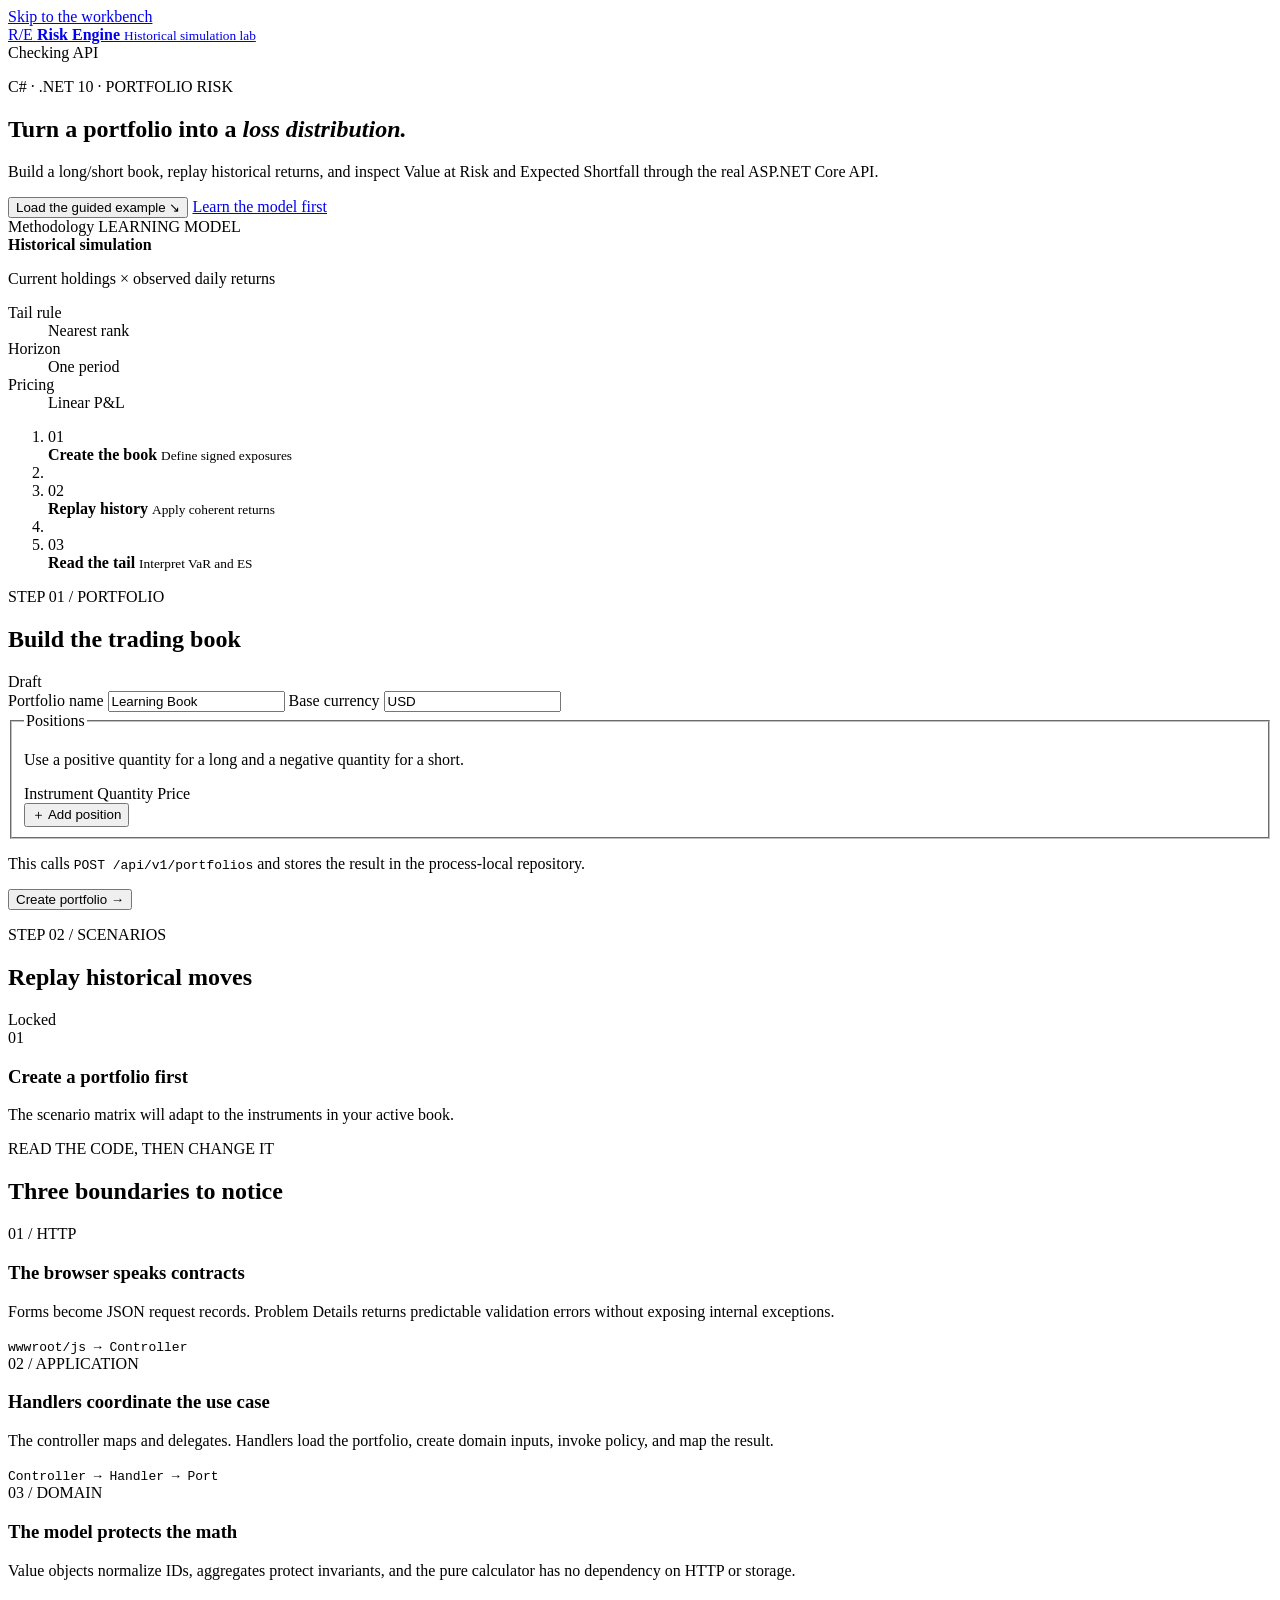
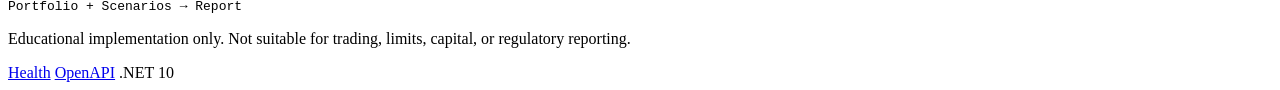
==== src/TradingRisk.Api/wwwroot/index.html @ 41d4a80d "Add interactive risk UI and Mermaid diagrams" ====
<!doctype html>
<html lang="en">
<head>
  <meta charset="utf-8">
  <meta name="viewport" content="width=device-width, initial-scale=1">
  <meta
    name="description"
    content="An interactive historical risk workbench for learning C#, .NET, ASP.NET Core, and portfolio risk.">
  <title>Risk Engine · Historical Simulation Lab</title>
  <link rel="stylesheet" href="/css/site.css">
  <script type="module" src="/js/app.js"></script>
</head>
<body>
  <a class="skip-link" href="#workbench">Skip to the workbench</a>

  <header class="site-header">
    <a class="brand" href="/" aria-label="Risk Engine home">
      <span class="brand-mark" aria-hidden="true">R/E</span>
      <span>
        <strong>Risk Engine</strong>
        <small>Historical simulation lab</small>
      </span>
    </a>

    <div class="api-state" aria-live="polite">
      <span class="status-dot" id="api-status-dot" aria-hidden="true"></span>
      <span id="api-status-text">Checking API</span>
    </div>
  </header>

  <main>
    <section class="hero" aria-labelledby="page-title">
      <div class="hero-copy">
        <p class="eyebrow">C# · .NET 10 · PORTFOLIO RISK</p>
        <h1 id="page-title">Turn a portfolio into a <em>loss distribution.</em></h1>
        <p class="hero-intro">
          Build a long/short book, replay historical returns, and inspect Value at
          Risk and Expected Shortfall through the real ASP.NET Core API.
        </p>
        <div class="hero-actions">
          <button class="button button-primary" id="load-sample-button" type="button">
            Load the guided example
            <span aria-hidden="true">↘</span>
          </button>
          <a class="text-link" href="#concepts">Learn the model first</a>
        </div>
      </div>

      <aside class="method-card" aria-label="Current calculation methodology">
        <div class="method-card-topline">
          <span>Methodology</span>
          <span class="live-badge">LEARNING MODEL</span>
        </div>
        <strong>Historical simulation</strong>
        <p>Current holdings × observed daily returns</p>
        <dl>
          <div>
            <dt>Tail rule</dt>
            <dd>Nearest rank</dd>
          </div>
          <div>
            <dt>Horizon</dt>
            <dd>One period</dd>
          </div>
          <div>
            <dt>Pricing</dt>
            <dd>Linear P&amp;L</dd>
          </div>
        </dl>
      </aside>
    </section>

    <ol class="journey" aria-label="Risk calculation workflow">
      <li class="journey-step is-current" data-journey-step="portfolio">
        <span>01</span>
        <div>
          <strong>Create the book</strong>
          <small>Define signed exposures</small>
        </div>
      </li>
      <li class="journey-connector" aria-hidden="true"></li>
      <li class="journey-step" data-journey-step="scenarios">
        <span>02</span>
        <div>
          <strong>Replay history</strong>
          <small>Apply coherent returns</small>
        </div>
      </li>
      <li class="journey-connector" aria-hidden="true"></li>
      <li class="journey-step" data-journey-step="report">
        <span>03</span>
        <div>
          <strong>Read the tail</strong>
          <small>Interpret VaR and ES</small>
        </div>
      </li>
    </ol>

    <div class="alert" id="error-alert" role="alert" hidden>
      <div>
        <strong id="error-title">The request could not be completed.</strong>
        <p id="error-message"></p>
        <ul id="error-details"></ul>
      </div>
      <button class="icon-button" id="dismiss-error-button" type="button" aria-label="Dismiss error">
        ×
      </button>
    </div>

    <section class="workbench" id="workbench" aria-label="Risk workbench">
      <article class="panel portfolio-panel">
        <header class="panel-header">
          <div>
            <p class="step-label">STEP 01 / PORTFOLIO</p>
            <h2>Build the trading book</h2>
          </div>
          <span class="panel-state" id="portfolio-panel-state">Draft</span>
        </header>

        <form id="portfolio-form">
          <div class="form-grid form-grid-two">
            <label class="field">
              <span>Portfolio name</span>
              <input
                id="portfolio-name"
                name="portfolioName"
                type="text"
                value="Learning Book"
                maxlength="100"
                autocomplete="off"
                required>
            </label>
            <label class="field">
              <span>Base currency</span>
              <input
                id="base-currency"
                name="baseCurrency"
                type="text"
                value="USD"
                minlength="3"
                maxlength="3"
                autocapitalize="characters"
                autocomplete="off"
                required>
            </label>
          </div>

          <fieldset class="positions-fieldset">
            <legend>Positions</legend>
            <p class="field-help">
              Use a positive quantity for a long and a negative quantity for a short.
            </p>

            <div class="position-column-labels" aria-hidden="true">
              <span>Instrument</span>
              <span>Quantity</span>
              <span>Price</span>
              <span></span>
            </div>
            <div class="position-list" id="position-list"></div>

            <button class="button button-quiet" id="add-position-button" type="button">
              <span aria-hidden="true">＋</span>
              Add position
            </button>
          </fieldset>

          <div class="form-actions">
            <p>
              This calls <code>POST /api/v1/portfolios</code> and stores the result
              in the process-local repository.
            </p>
            <button class="button button-primary" id="create-portfolio-button" type="submit">
              Create portfolio
              <span aria-hidden="true">→</span>
            </button>
          </div>
        </form>

        <section class="portfolio-summary" id="portfolio-summary" aria-live="polite" hidden>
          <div class="summary-heading">
            <div>
              <p>ACTIVE PORTFOLIO</p>
              <h3 id="summary-name"></h3>
            </div>
            <button class="button button-quiet button-small" id="edit-portfolio-button" type="button">
              Create another
            </button>
          </div>

          <div class="summary-values">
            <div>
              <span>Net market value</span>
              <strong id="summary-net-value"></strong>
            </div>
            <div>
              <span>Gross exposure</span>
              <strong id="summary-gross-exposure"></strong>
            </div>
          </div>

          <div class="position-chips" id="position-chips" aria-label="Portfolio positions"></div>
          <p class="technical-id">
            <span>Portfolio ID</span>
            <code id="summary-id"></code>
          </p>
        </section>
      </article>

      <article class="panel scenarios-panel">
        <header class="panel-header">
          <div>
            <p class="step-label">STEP 02 / SCENARIOS</p>
            <h2>Replay historical moves</h2>
          </div>
          <span class="panel-state" id="scenario-panel-state">Locked</span>
        </header>

        <div class="locked-state" id="risk-locked-state">
          <span aria-hidden="true">01</span>
          <h3>Create a portfolio first</h3>
          <p>The scenario matrix will adapt to the instruments in your active book.</p>
        </div>

        <form id="risk-form" hidden>
          <div class="risk-settings">
            <label class="field compact-field">
              <span>Confidence level</span>
              <span class="input-suffix">
                <input
                  id="confidence-level"
                  name="confidenceLevel"
                  type="number"
                  value="80"
                  min="50"
                  max="99.99"
                  step="0.01"
                  required>
                <span>%</span>
              </span>
            </label>
            <div class="setting-note">
              <span>Quantile</span>
              <strong>Nearest rank</strong>
            </div>
            <div class="setting-note">
              <span>Scenario type</span>
              <strong>Simple return</strong>
            </div>
          </div>

          <div class="scenario-heading">
            <div>
              <h3>Return matrix</h3>
              <p>Enter decimal returns: <code>-0.04</code> means a 4% fall.</p>
            </div>
            <button class="button button-quiet button-small" id="add-scenario-button" type="button">
              <span aria-hidden="true">＋</span>
              Add date
            </button>
          </div>

          <div class="table-scroll">
            <table class="input-table" id="scenario-table">
              <caption class="visually-hidden">
                Historical dates and returns for each portfolio instrument
              </caption>
              <thead id="scenario-table-head"></thead>
              <tbody id="scenario-table-body"></tbody>
            </table>
          </div>

          <div class="form-actions">
            <p>
              The API maps these values into validated domain scenarios before
              invoking the risk calculator.
            </p>
            <button class="button button-accent" id="calculate-risk-button" type="submit">
              Calculate risk
              <span aria-hidden="true">↗</span>
            </button>
          </div>
        </form>
      </article>
    </section>

    <section class="report" id="risk-report" aria-labelledby="report-title" hidden>
      <header class="report-header">
        <div>
          <p class="step-label">STEP 03 / RISK REPORT</p>
          <h2 id="report-title">The loss distribution</h2>
          <p id="report-subtitle"></p>
        </div>
        <div class="report-stamp">
          <span>Calculated</span>
          <strong id="report-time"></strong>
        </div>
      </header>

      <div class="metric-grid">
        <article class="metric-card metric-card-primary">
          <span>Value at Risk</span>
          <strong id="metric-var"></strong>
          <p id="metric-var-note"></p>
        </article>
        <article class="metric-card">
          <span>Expected Shortfall</span>
          <strong id="metric-es"></strong>
          <p>Average loss in the modeled tail</p>
        </article>
        <article class="metric-card">
          <span>Worst observed loss</span>
          <strong id="metric-worst"></strong>
          <p>Largest loss in this scenario window</p>
        </article>
        <article class="metric-card">
          <span>Daily P&amp;L volatility</span>
          <strong id="metric-volatility"></strong>
          <p id="metric-annualized"></p>
        </article>
      </div>

      <div class="report-grid">
        <article class="chart-card">
          <div class="card-heading">
            <div>
              <p>P&amp;L BY SCENARIO</p>
              <h3>Where gains end and losses begin</h3>
            </div>
            <div class="chart-legend" aria-hidden="true">
              <span><i class="legend-profit"></i> Profit</span>
              <span><i class="legend-loss"></i> Loss</span>
            </div>
          </div>
          <p class="visually-hidden" id="chart-description"></p>
          <div
            class="pnl-chart"
            id="pnl-chart"
            role="img"
            aria-labelledby="chart-description">
          </div>
        </article>

        <aside class="interpretation-card">
          <p>HOW TO READ THIS</p>
          <h3>VaR is a threshold, not a maximum.</h3>
          <p id="interpretation-copy"></p>
          <div class="formula">
            <span>Loss</span>
            <strong>= − P&amp;L</strong>
          </div>
          <div class="formula">
            <span>VaR rank</span>
            <strong>⌈ confidence × N ⌉</strong>
          </div>
        </aside>
      </div>

      <article class="results-table-card">
        <div class="card-heading">
          <div>
            <p>AUDITABLE DETAIL</p>
            <h3>Scenario results</h3>
          </div>
          <span id="result-count"></span>
        </div>
        <div class="table-scroll">
          <table class="result-table">
            <caption class="visually-hidden">
              Calculated profit and loss for every historical scenario
            </caption>
            <thead>
              <tr>
                <th scope="col">As-of date</th>
                <th scope="col">Profit &amp; loss</th>
                <th scope="col">Loss</th>
                <th scope="col">Outcome</th>
              </tr>
            </thead>
            <tbody id="result-table-body"></tbody>
          </table>
        </div>
      </article>
    </section>

    <section class="concepts" id="concepts" aria-labelledby="concepts-title">
      <header>
        <p class="eyebrow">READ THE CODE, THEN CHANGE IT</p>
        <h2 id="concepts-title">Three boundaries to notice</h2>
      </header>
      <div class="concept-grid">
        <article>
          <span>01 / HTTP</span>
          <h3>The browser speaks contracts</h3>
          <p>
            Forms become JSON request records. Problem Details returns predictable
            validation errors without exposing internal exceptions.
          </p>
          <code>wwwroot/js → Controller</code>
        </article>
        <article>
          <span>02 / APPLICATION</span>
          <h3>Handlers coordinate the use case</h3>
          <p>
            The controller maps and delegates. Handlers load the portfolio, create
            domain inputs, invoke policy, and map the result.
          </p>
          <code>Controller → Handler → Port</code>
        </article>
        <article>
          <span>03 / DOMAIN</span>
          <h3>The model protects the math</h3>
          <p>
            Value objects normalize IDs, aggregates protect invariants, and the pure
            calculator has no dependency on HTTP or storage.
          </p>
          <code>Portfolio + Scenarios → Report</code>
        </article>
      </div>
    </section>
  </main>

  <footer class="site-footer">
    <p>
      Educational implementation only. Not suitable for trading, limits, capital,
      or regulatory reporting.
    </p>
    <div>
      <a href="/health">Health</a>
      <a href="/openapi/v1.json">OpenAPI</a>
      <span>.NET 10</span>
    </div>
  </footer>

  <div class="toast" id="toast" role="status" aria-live="polite" hidden></div>
</body>
</html>
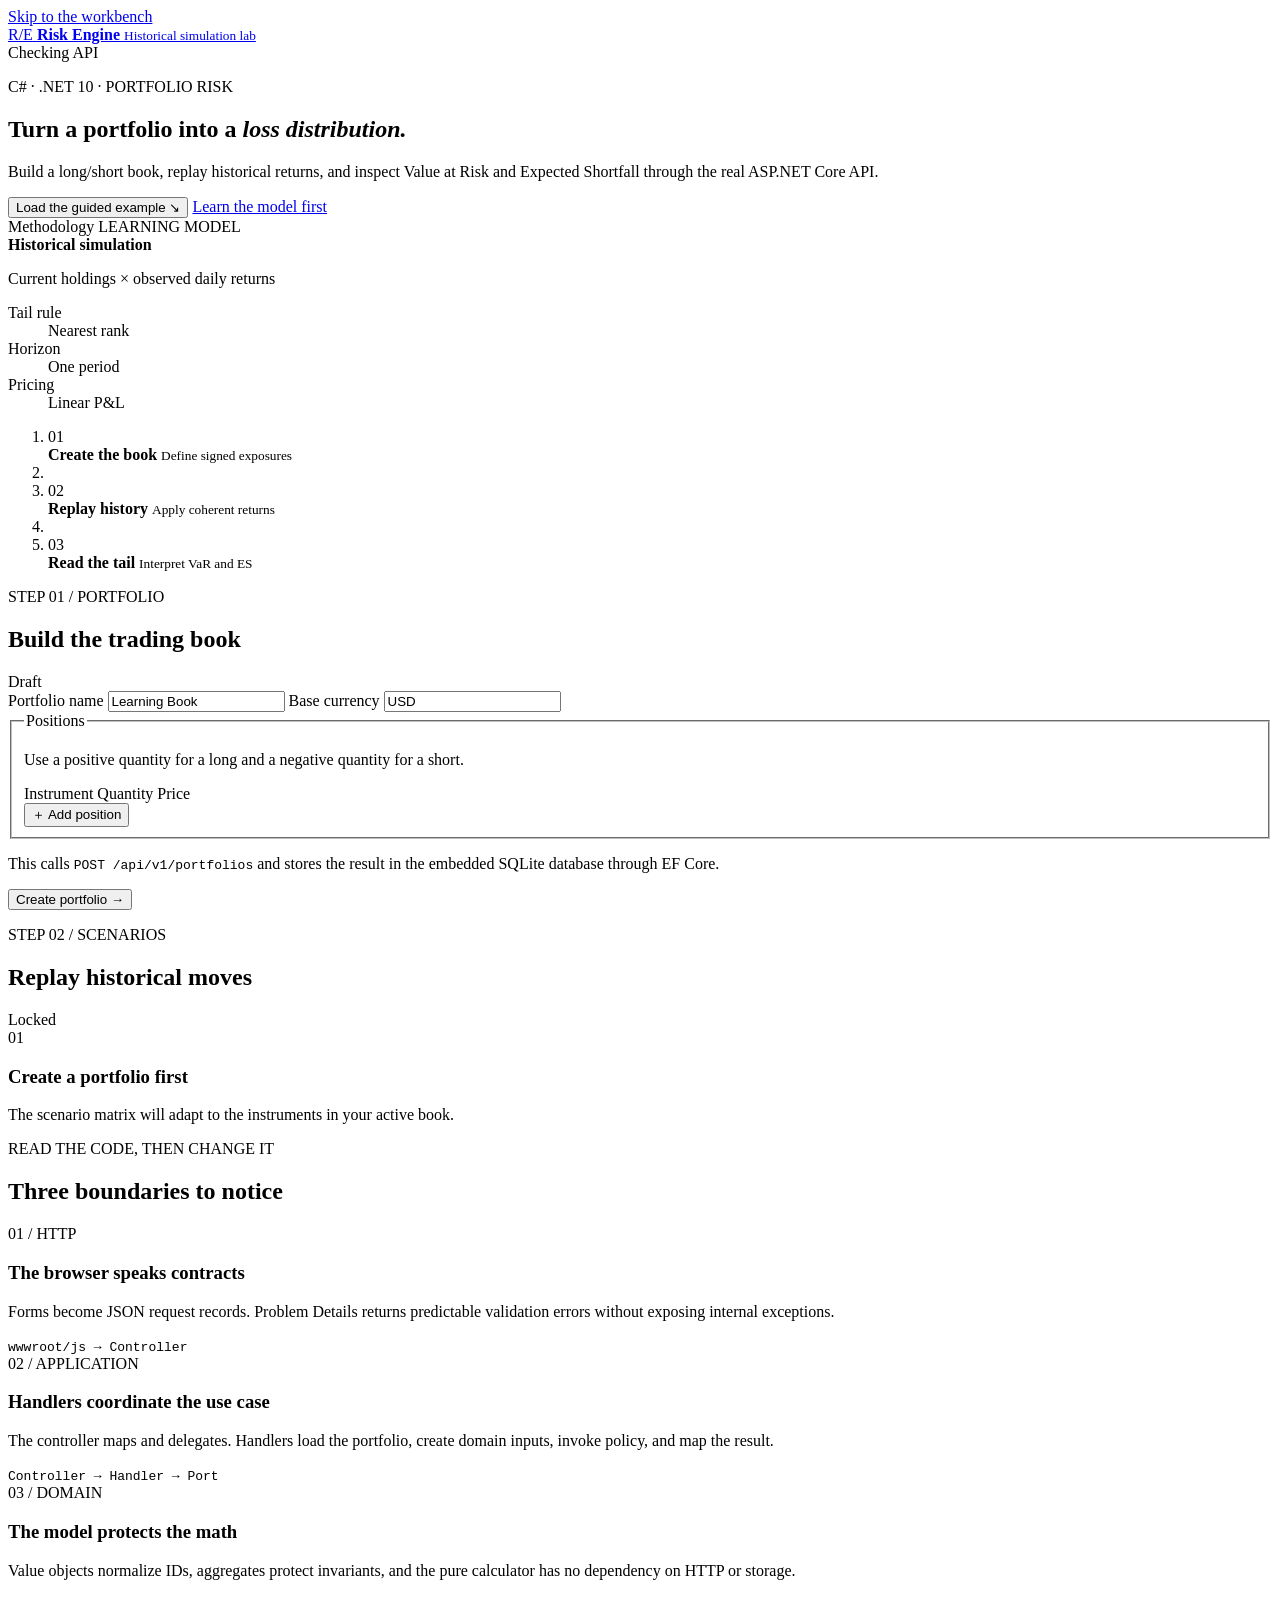
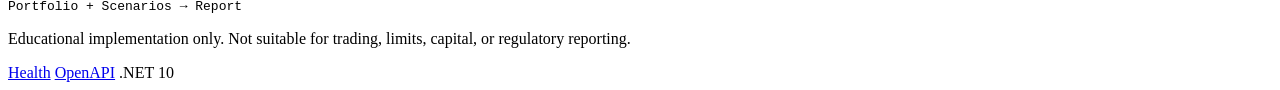
==== commit 00b72012: "Add EF Core SQLite persistence and LINQ queries" ====
--- a/src/TradingRisk.Api/wwwroot/index.html
+++ b/src/TradingRisk.Api/wwwroot/index.html
@@ -168,7 +168,7 @@
           <div class="form-actions">
             <p>
               This calls <code>POST /api/v1/portfolios</code> and stores the result
-              in the process-local repository.
+              in the embedded SQLite database through EF Core.
             </p>
             <button class="button button-primary" id="create-portfolio-button" type="submit">
               Create portfolio
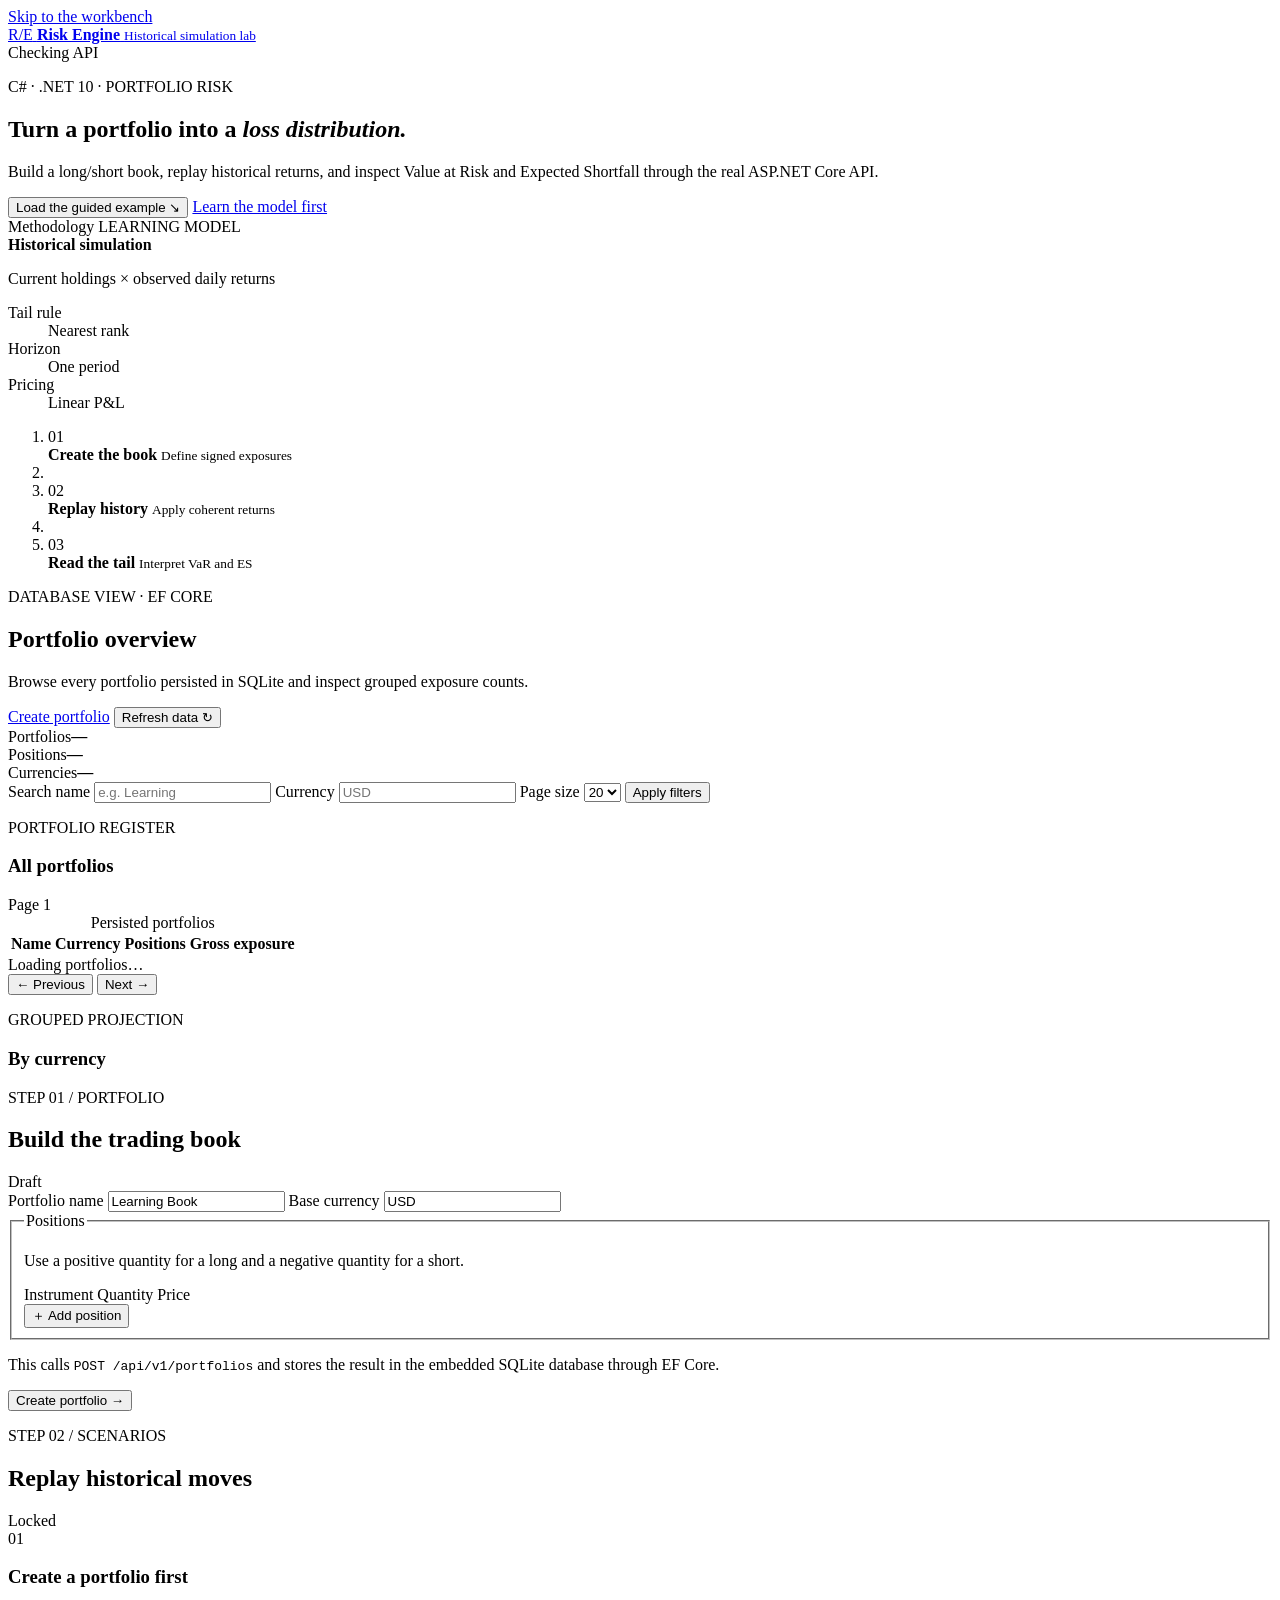
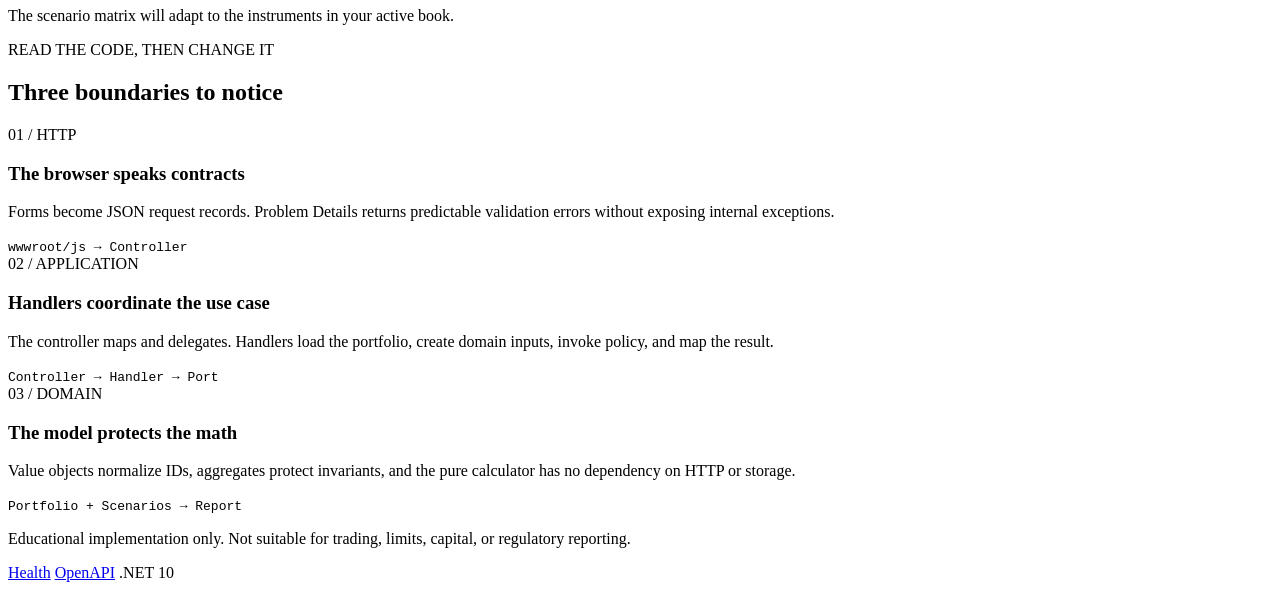
==== commit 69f33220: "Add portfolio statistics dashboard" ====
--- a/src/TradingRisk.Api/wwwroot/index.html
+++ b/src/TradingRisk.Api/wwwroot/index.html
@@ -95,6 +95,76 @@
         </div>
       </li>
     </ol>
+
+    <section class="dashboard" id="portfolio-overview" aria-labelledby="overview-title">
+      <header class="dashboard-header">
+        <div>
+          <p class="eyebrow">DATABASE VIEW · EF CORE</p>
+          <h2 id="overview-title">Portfolio overview</h2>
+          <p>Browse every portfolio persisted in SQLite and inspect grouped exposure counts.</p>
+        </div>
+        <div class="dashboard-actions">
+          <a class="button button-quiet button-small" href="#workbench">Create portfolio</a>
+          <button class="button button-primary button-small" id="refresh-dashboard-button" type="button">
+            Refresh data <span aria-hidden="true">↻</span>
+          </button>
+        </div>
+      </header>
+
+      <div class="dashboard-metrics" aria-live="polite">
+        <article><span>Portfolios</span><strong id="dashboard-portfolio-count">—</strong></article>
+        <article><span>Positions</span><strong id="dashboard-position-count">—</strong></article>
+        <article><span>Currencies</span><strong id="dashboard-currency-count">—</strong></article>
+      </div>
+
+      <div class="dashboard-toolbar">
+        <label class="field">
+          <span>Search name</span>
+          <input id="dashboard-name-filter" type="search" placeholder="e.g. Learning" maxlength="100">
+        </label>
+        <label class="field">
+          <span>Currency</span>
+          <input id="dashboard-currency-filter" type="text" placeholder="USD" maxlength="3" autocapitalize="characters">
+        </label>
+        <label class="field">
+          <span>Page size</span>
+          <select id="dashboard-page-size">
+            <option value="10">10</option>
+            <option value="20" selected>20</option>
+            <option value="50">50</option>
+          </select>
+        </label>
+        <button class="button button-quiet button-small" id="dashboard-search-button" type="button">Apply filters</button>
+      </div>
+
+      <div class="dashboard-grid">
+        <article class="dashboard-card">
+          <div class="card-heading">
+            <div><p>PORTFOLIO REGISTER</p><h3>All portfolios</h3></div>
+            <span id="dashboard-page-label">Page 1</span>
+          </div>
+          <div class="table-scroll">
+            <table class="result-table portfolio-table">
+              <caption class="visually-hidden">Persisted portfolios</caption>
+              <thead><tr><th>Name</th><th>Currency</th><th>Positions</th><th>Gross exposure</th></tr></thead>
+              <tbody id="dashboard-table-body"></tbody>
+            </table>
+          </div>
+          <div class="dashboard-pagination">
+            <span id="dashboard-result-label">Loading portfolios…</span>
+            <div>
+              <button class="button button-quiet button-small" id="dashboard-previous-button" type="button">← Previous</button>
+              <button class="button button-quiet button-small" id="dashboard-next-button" type="button">Next →</button>
+            </div>
+          </div>
+        </article>
+
+        <article class="dashboard-card currency-card">
+          <div class="card-heading"><div><p>GROUPED PROJECTION</p><h3>By currency</h3></div></div>
+          <div id="currency-breakdown" class="currency-breakdown" aria-live="polite"></div>
+        </article>
+      </div>
+    </section>
 
     <div class="alert" id="error-alert" role="alert" hidden>
       <div>
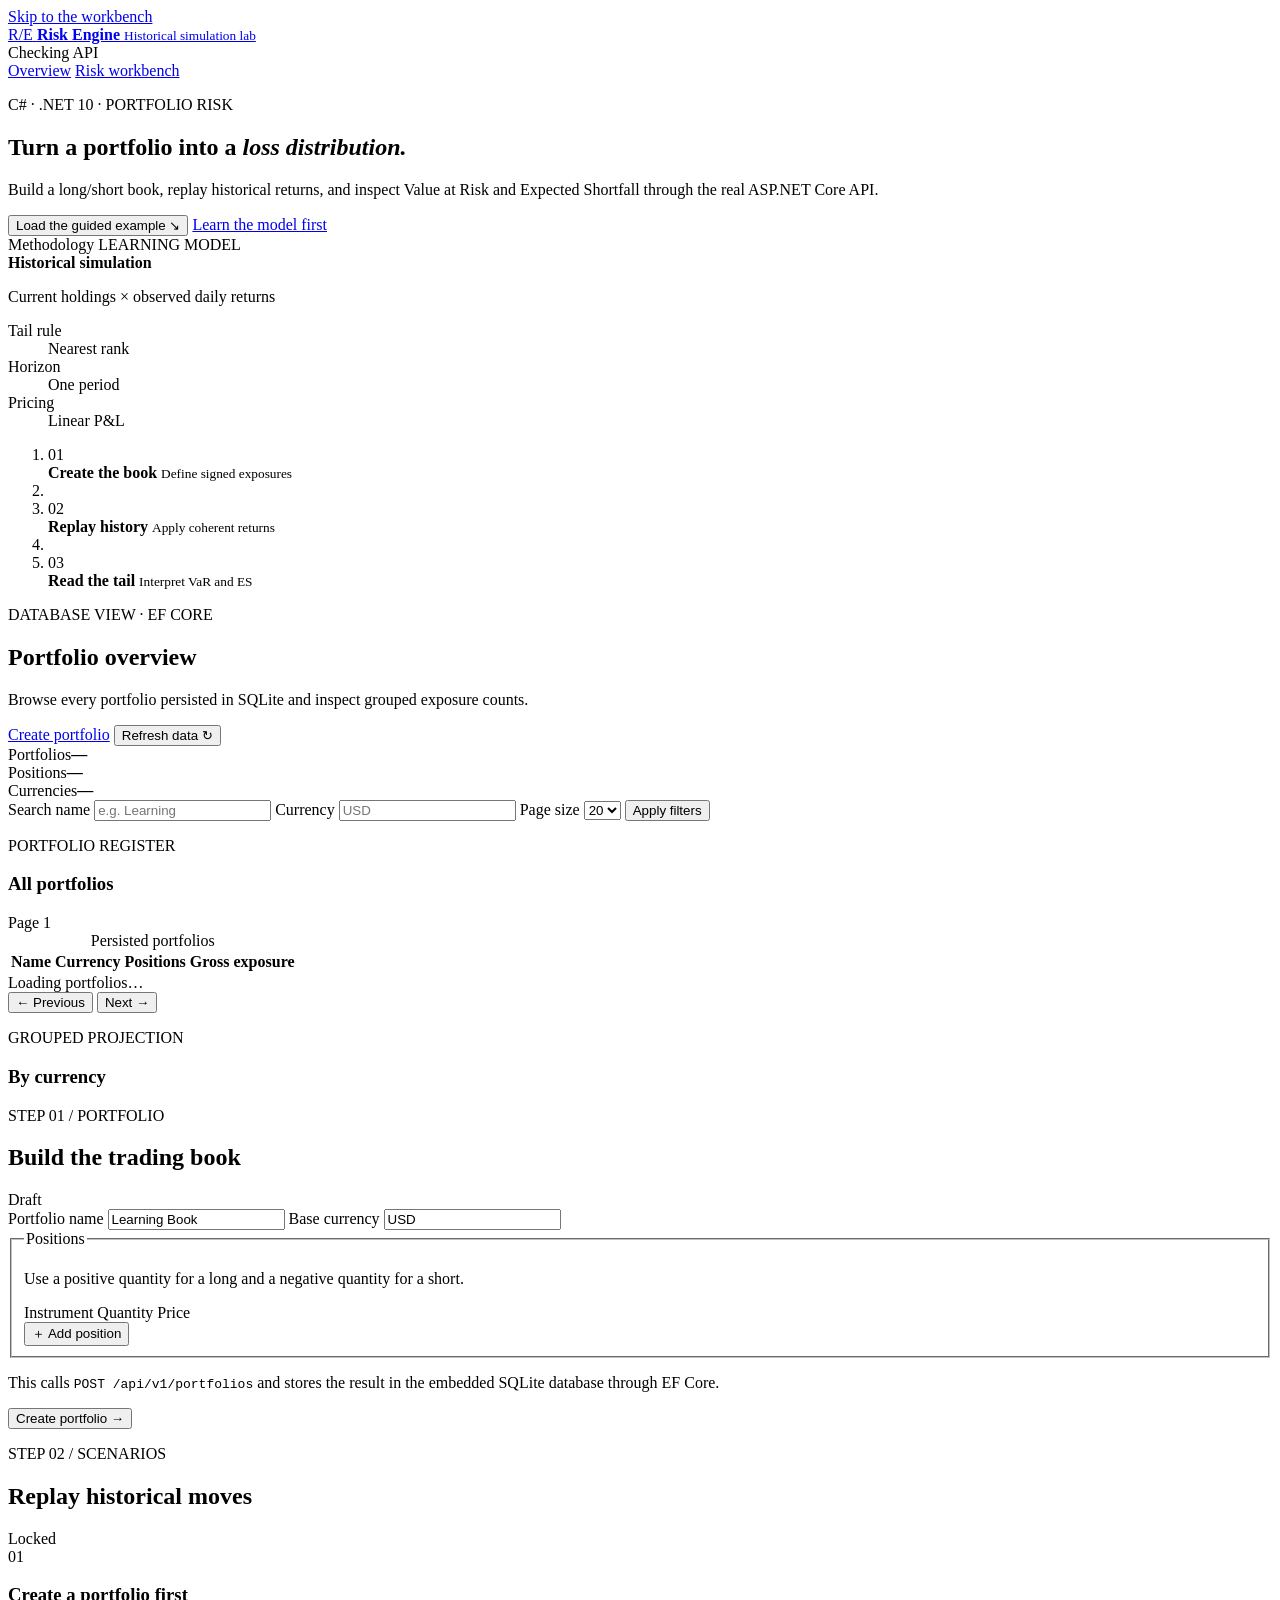
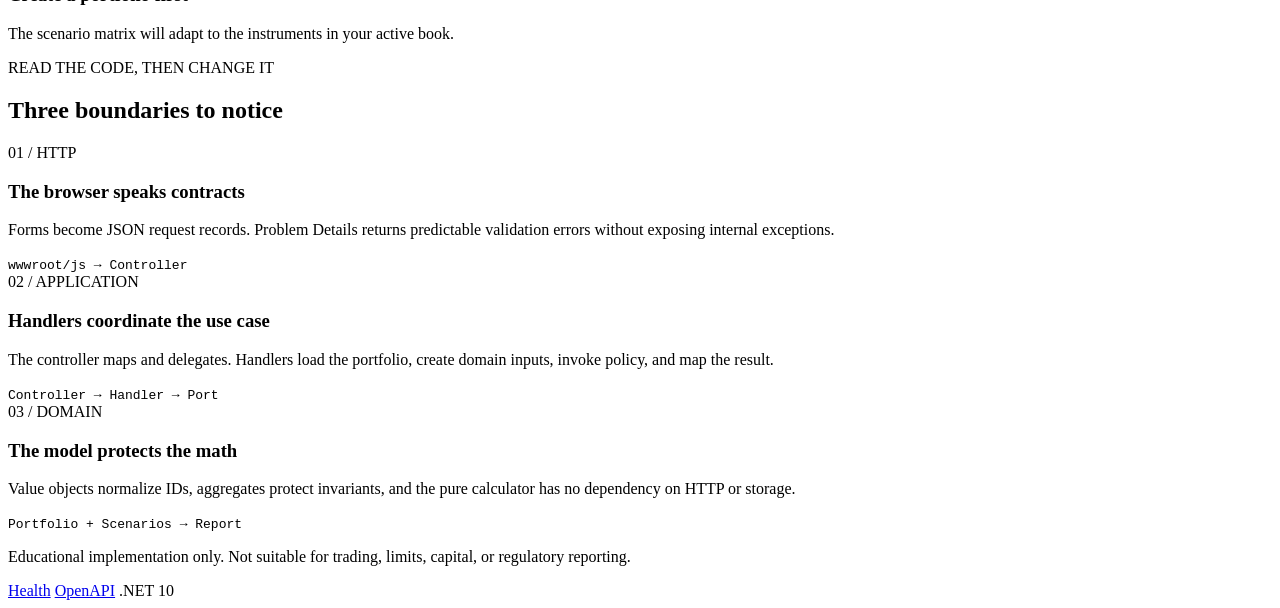
==== commit 828ef7f1: "Split UI views and show portfolio positions" ====
--- a/src/TradingRisk.Api/wwwroot/index.html
+++ b/src/TradingRisk.Api/wwwroot/index.html
@@ -26,6 +26,10 @@
       <span class="status-dot" id="api-status-dot" aria-hidden="true"></span>
       <span id="api-status-text">Checking API</span>
     </div>
+    <nav class="site-nav" aria-label="Primary navigation">
+      <a href="#overview" data-view-link="overview">Overview</a>
+      <a href="#workbench" data-view-link="workbench">Risk workbench</a>
+    </nav>
   </header>
 
   <main>
@@ -96,7 +100,7 @@
       </li>
     </ol>
 
-    <section class="dashboard" id="portfolio-overview" aria-labelledby="overview-title">
+    <section class="dashboard" id="portfolio-overview" data-view="overview" aria-labelledby="overview-title">
       <header class="dashboard-header">
         <div>
           <p class="eyebrow">DATABASE VIEW · EF CORE</p>
@@ -177,7 +181,7 @@
       </button>
     </div>
 
-    <section class="workbench" id="workbench" aria-label="Risk workbench">
+    <section class="workbench" id="workbench" data-view="workbench" aria-label="Risk workbench">
       <article class="panel portfolio-panel">
         <header class="panel-header">
           <div>
@@ -354,7 +358,7 @@
       </article>
     </section>
 
-    <section class="report" id="risk-report" aria-labelledby="report-title" hidden>
+    <section class="report" id="risk-report" data-view="workbench" aria-labelledby="report-title" hidden>
       <header class="report-header">
         <div>
           <p class="step-label">STEP 03 / RISK REPORT</p>
@@ -453,7 +457,7 @@
       </article>
     </section>
 
-    <section class="concepts" id="concepts" aria-labelledby="concepts-title">
+    <section class="concepts" id="concepts" data-view="overview" aria-labelledby="concepts-title">
       <header>
         <p class="eyebrow">READ THE CODE, THEN CHANGE IT</p>
         <h2 id="concepts-title">Three boundaries to notice</h2>
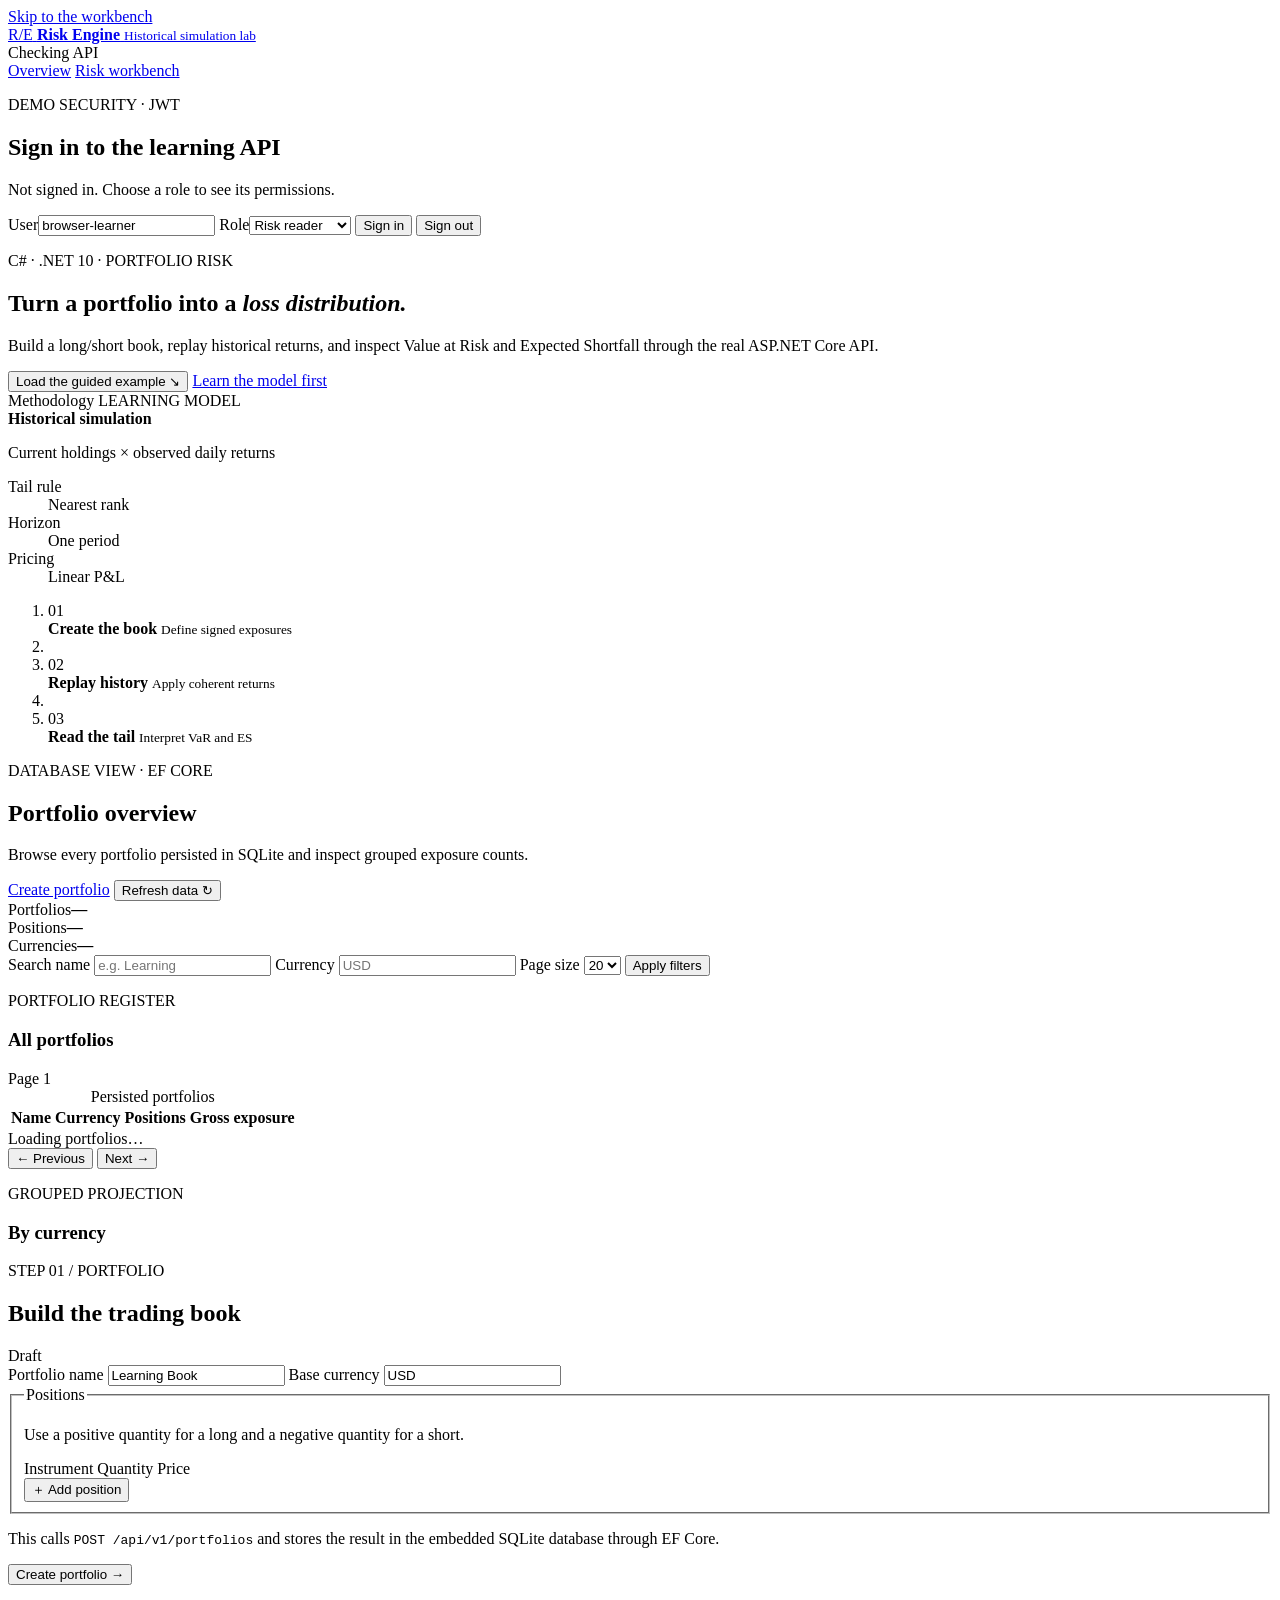
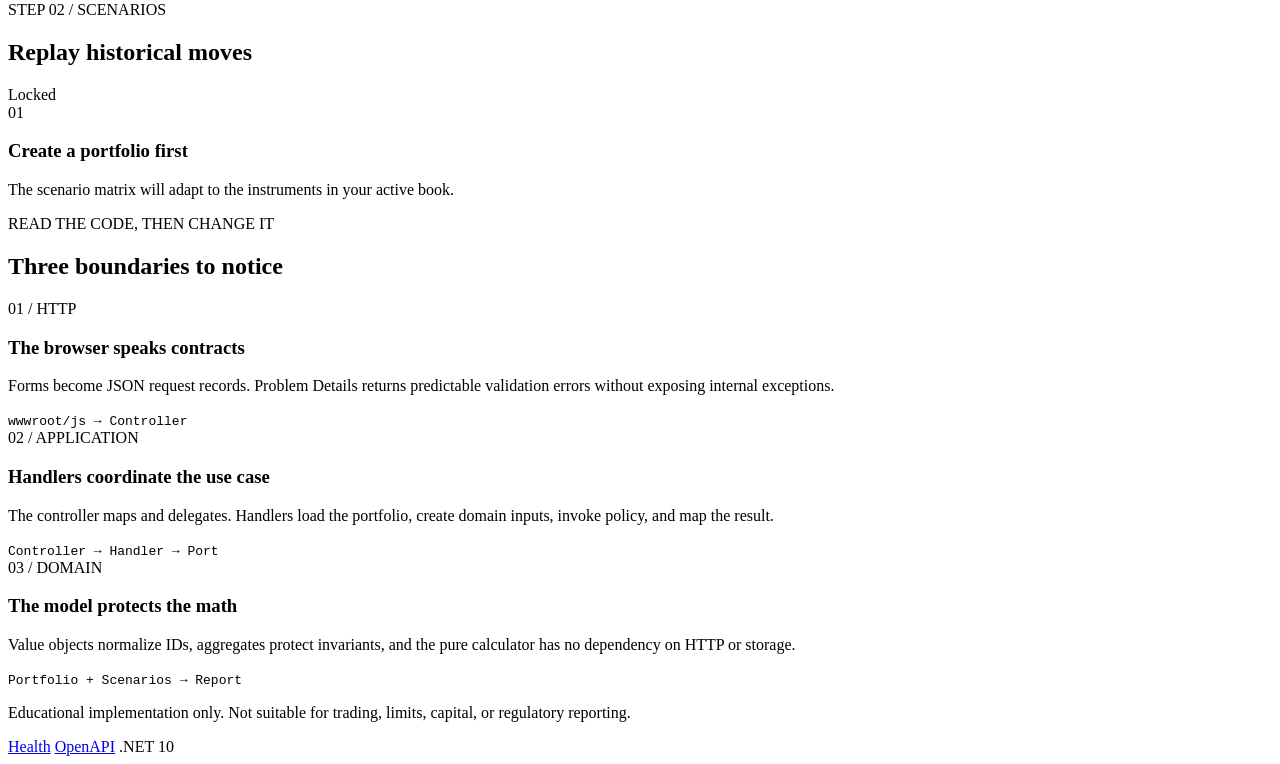
==== commit b0b4fe8b: "Add queued risk jobs and role-aware UI" ====
--- a/src/TradingRisk.Api/wwwroot/index.html
+++ b/src/TradingRisk.Api/wwwroot/index.html
@@ -31,6 +31,20 @@
       <a href="#workbench" data-view-link="workbench">Risk workbench</a>
     </nav>
   </header>
+
+  <section class="auth-panel" aria-labelledby="auth-title">
+    <div>
+      <p class="eyebrow">DEMO SECURITY · JWT</p>
+      <h2 id="auth-title">Sign in to the learning API</h2>
+      <p id="auth-status">Not signed in. Choose a role to see its permissions.</p>
+    </div>
+    <form id="login-form" class="auth-form">
+      <label class="field"><span>User</span><input id="login-user" value="browser-learner" maxlength="50" required></label>
+      <label class="field"><span>Role</span><select id="login-role"><option value="risk-reader">Risk reader</option><option value="risk-operator">Risk operator</option></select></label>
+      <button class="button button-primary button-small" type="submit">Sign in</button>
+      <button class="button button-quiet button-small" id="logout-button" type="button">Sign out</button>
+    </form>
+  </section>
 
   <main>
     <section class="hero" aria-labelledby="page-title">
@@ -353,6 +367,10 @@
               Calculate risk
               <span aria-hidden="true">↗</span>
             </button>
+            <button class="button button-quiet" id="queue-risk-button" type="button">
+              Queue calculation
+              <span aria-hidden="true">⇢</span>
+            </button>
           </div>
         </form>
       </article>
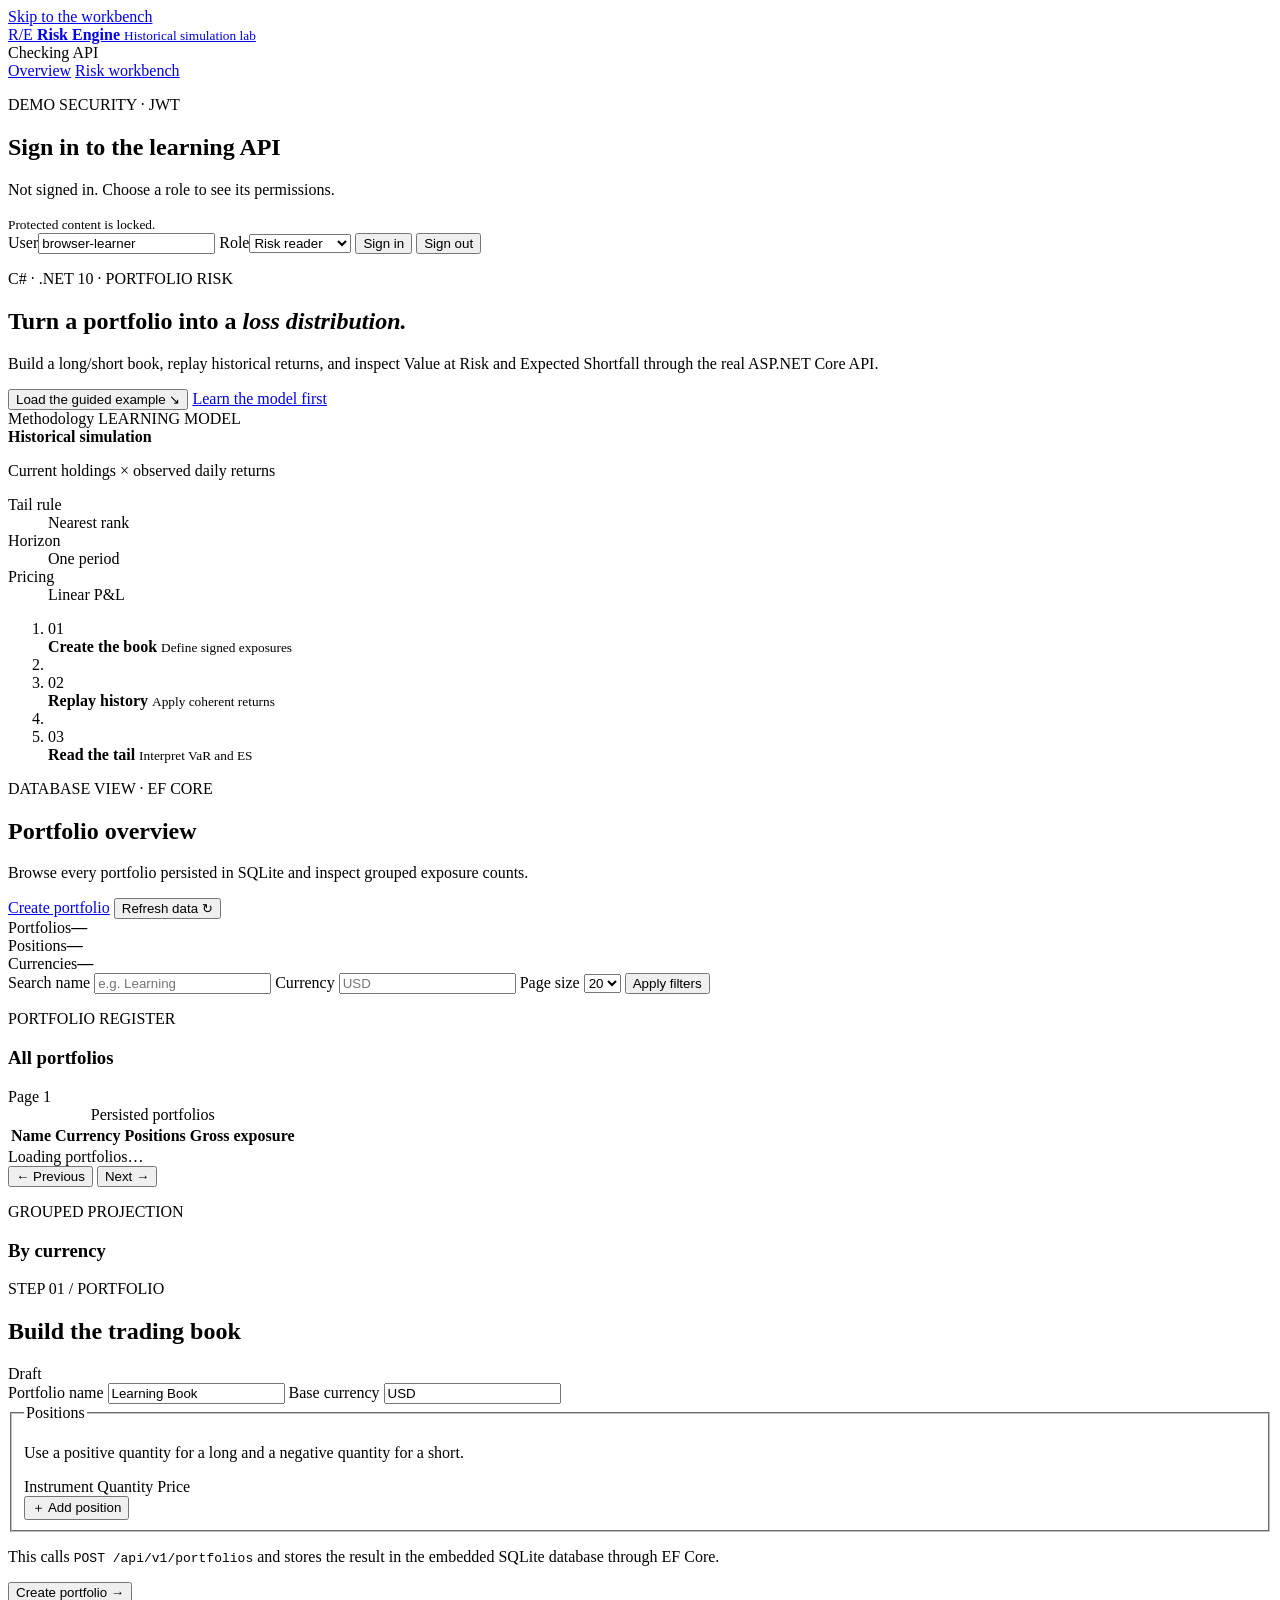
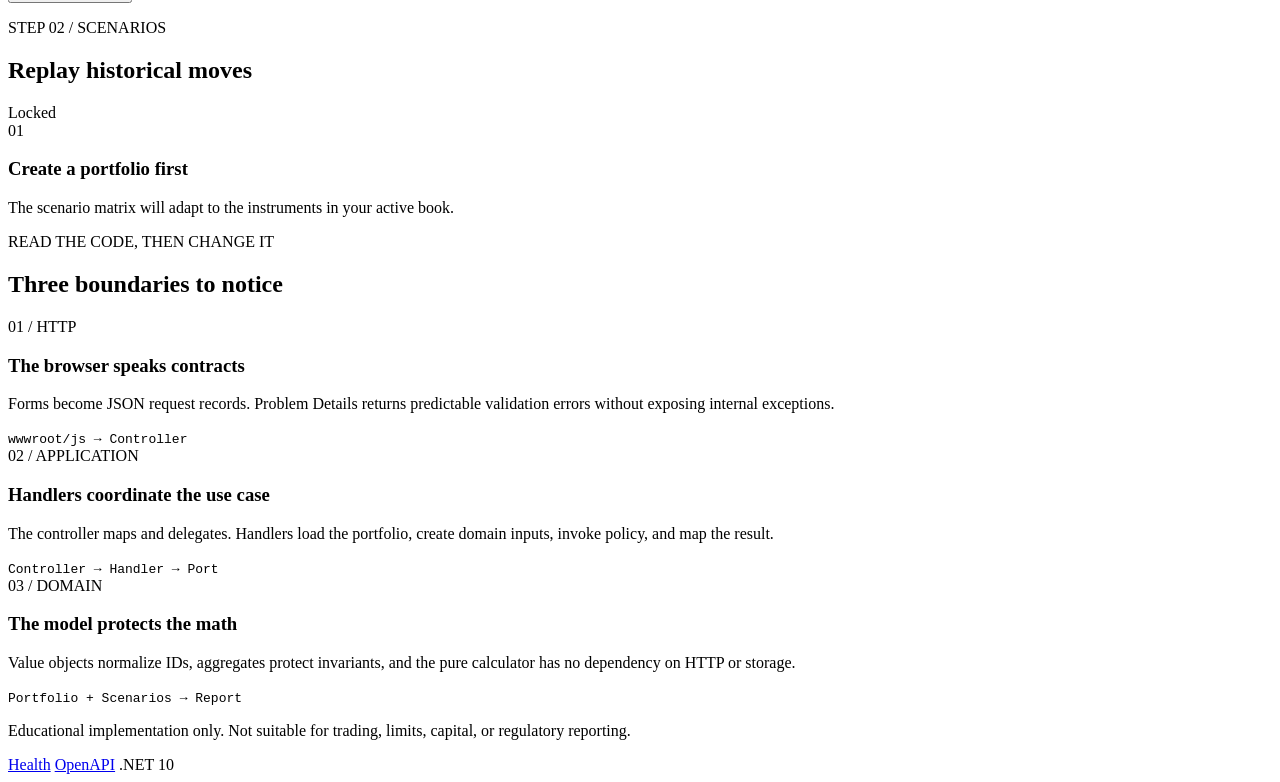
==== commit 8796a676: "Add regression and security learning guides" ====
--- a/src/TradingRisk.Api/wwwroot/index.html
+++ b/src/TradingRisk.Api/wwwroot/index.html
@@ -10,7 +10,7 @@
   <link rel="stylesheet" href="/css/site.css">
   <script type="module" src="/js/app.js"></script>
 </head>
-<body>
+<body class="auth-locked">
   <a class="skip-link" href="#workbench">Skip to the workbench</a>
 
   <header class="site-header">
@@ -33,10 +33,11 @@
   </header>
 
   <section class="auth-panel" aria-labelledby="auth-title">
-    <div>
+    <div class="auth-copy">
       <p class="eyebrow">DEMO SECURITY · JWT</p>
       <h2 id="auth-title">Sign in to the learning API</h2>
       <p id="auth-status">Not signed in. Choose a role to see its permissions.</p>
+      <small id="auth-permissions">Protected content is locked.</small>
     </div>
     <form id="login-form" class="auth-form">
       <label class="field"><span>User</span><input id="login-user" value="browser-learner" maxlength="50" required></label>
@@ -371,6 +372,7 @@
               Queue calculation
               <span aria-hidden="true">⇢</span>
             </button>
+            <output class="job-status" id="job-status" aria-live="polite">No queued job submitted.</output>
           </div>
         </form>
       </article>
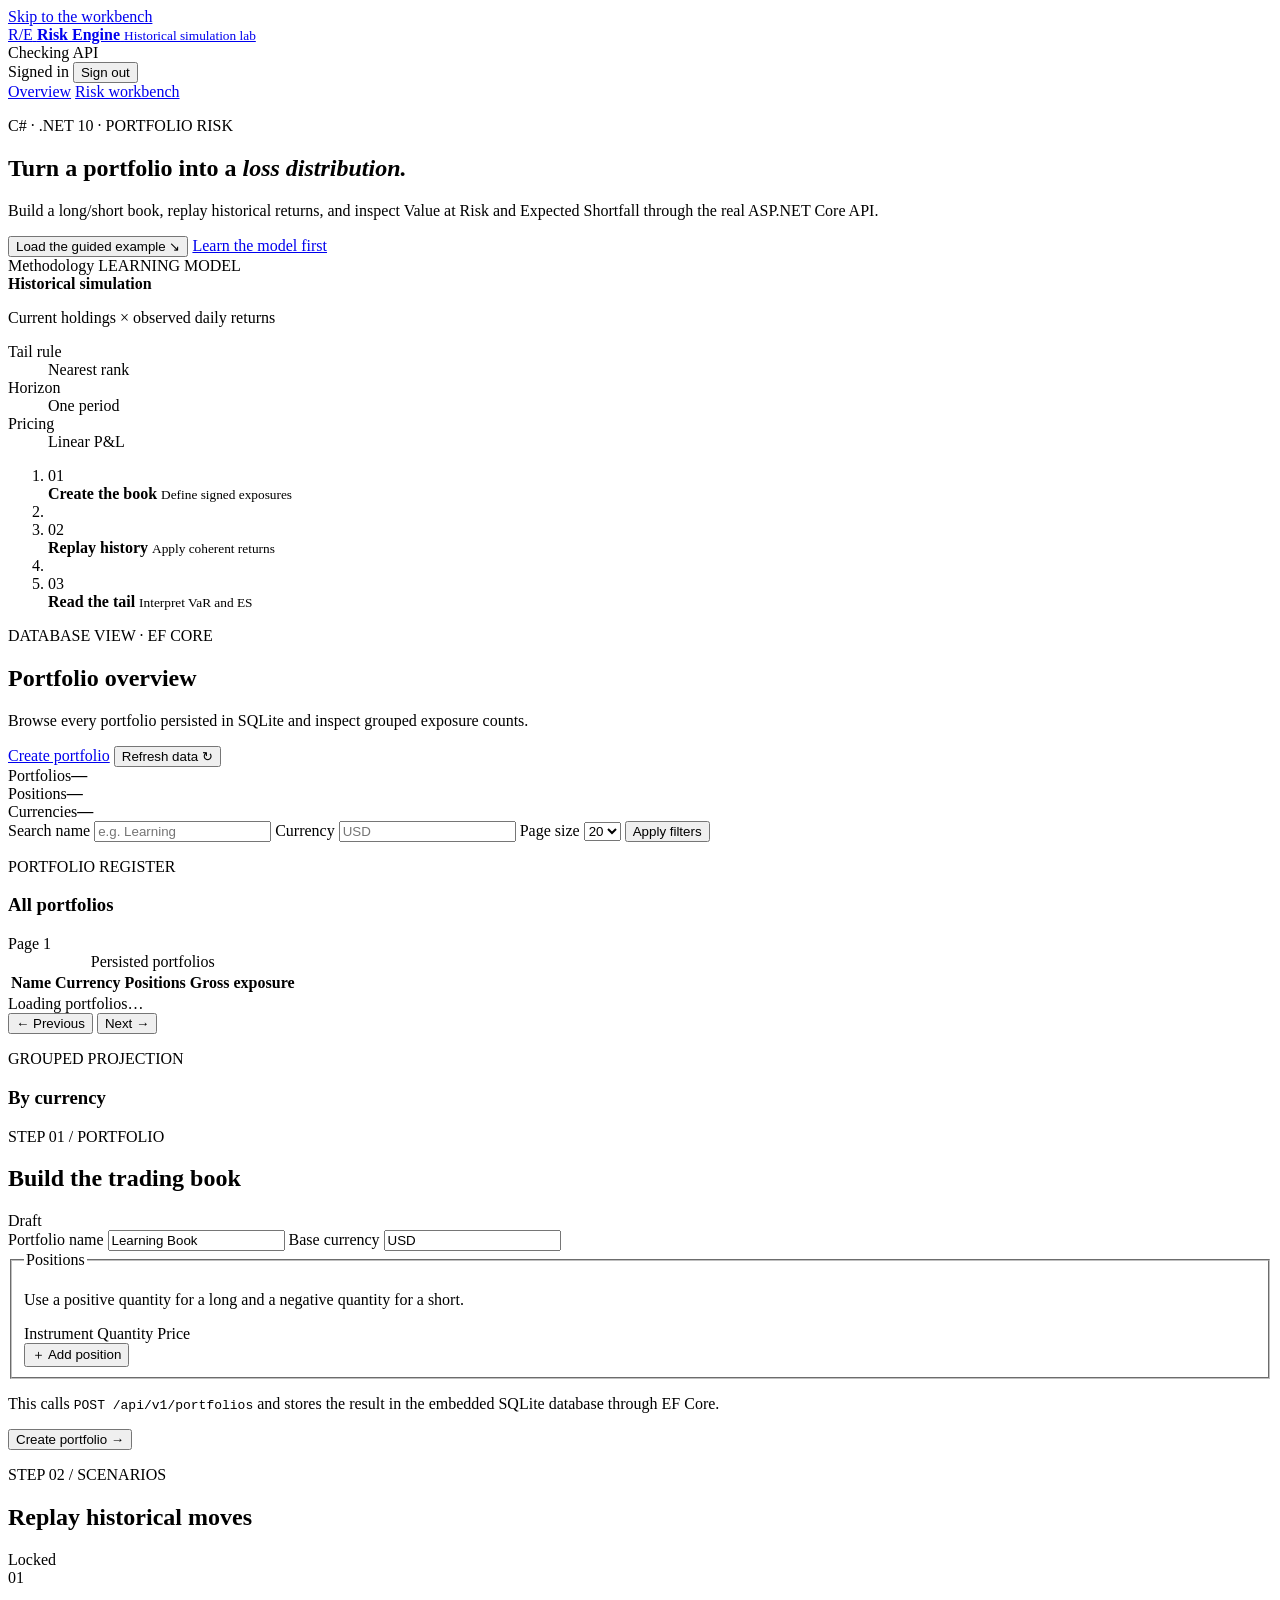
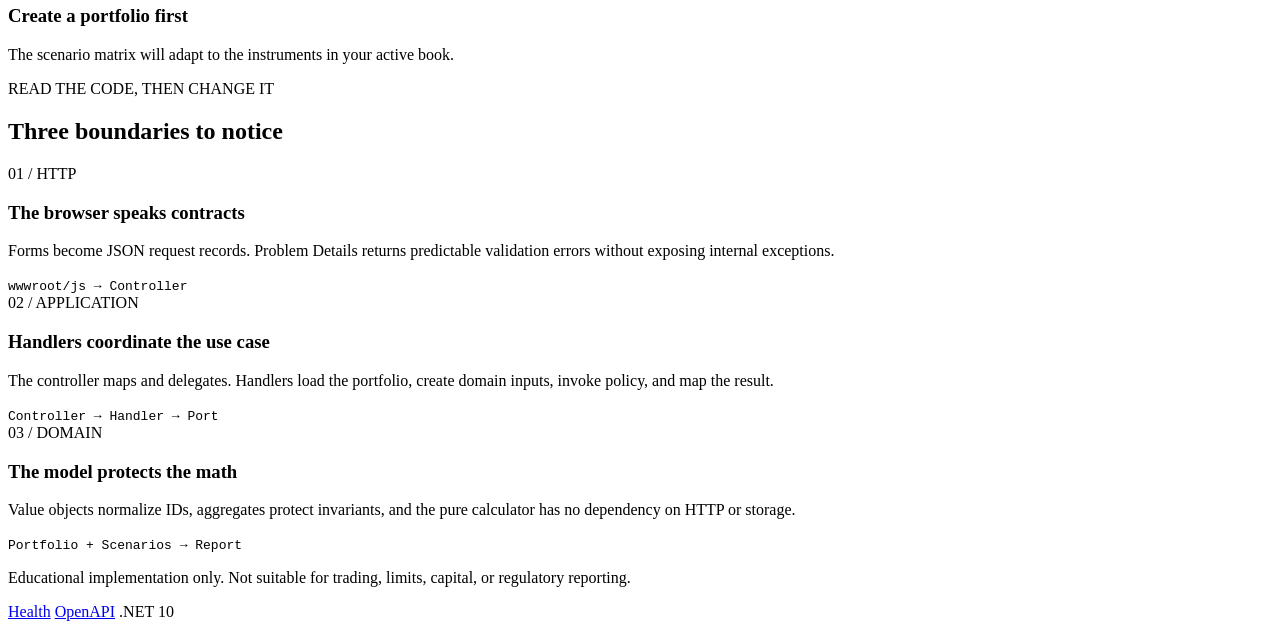
==== commit b8c74a03: "Add separate login page and protect workbench" ====
--- a/src/TradingRisk.Api/wwwroot/index.html
+++ b/src/TradingRisk.Api/wwwroot/index.html
@@ -10,7 +10,7 @@
   <link rel="stylesheet" href="/css/site.css">
   <script type="module" src="/js/app.js"></script>
 </head>
-<body class="auth-locked">
+<body class="app-loading">
   <a class="skip-link" href="#workbench">Skip to the workbench</a>
 
   <header class="site-header">
@@ -26,26 +26,15 @@
       <span class="status-dot" id="api-status-dot" aria-hidden="true"></span>
       <span id="api-status-text">Checking API</span>
     </div>
+    <div class="identity-bar">
+      <span id="identity-label">Signed in</span>
+      <button class="button button-quiet button-small" id="logout-button" type="button">Sign out</button>
+    </div>
     <nav class="site-nav" aria-label="Primary navigation">
       <a href="#overview" data-view-link="overview">Overview</a>
       <a href="#workbench" data-view-link="workbench">Risk workbench</a>
     </nav>
   </header>
-
-  <section class="auth-panel" aria-labelledby="auth-title">
-    <div class="auth-copy">
-      <p class="eyebrow">DEMO SECURITY · JWT</p>
-      <h2 id="auth-title">Sign in to the learning API</h2>
-      <p id="auth-status">Not signed in. Choose a role to see its permissions.</p>
-      <small id="auth-permissions">Protected content is locked.</small>
-    </div>
-    <form id="login-form" class="auth-form">
-      <label class="field"><span>User</span><input id="login-user" value="browser-learner" maxlength="50" required></label>
-      <label class="field"><span>Role</span><select id="login-role"><option value="risk-reader">Risk reader</option><option value="risk-operator">Risk operator</option></select></label>
-      <button class="button button-primary button-small" type="submit">Sign in</button>
-      <button class="button button-quiet button-small" id="logout-button" type="button">Sign out</button>
-    </form>
-  </section>
 
   <main>
     <section class="hero" aria-labelledby="page-title">
